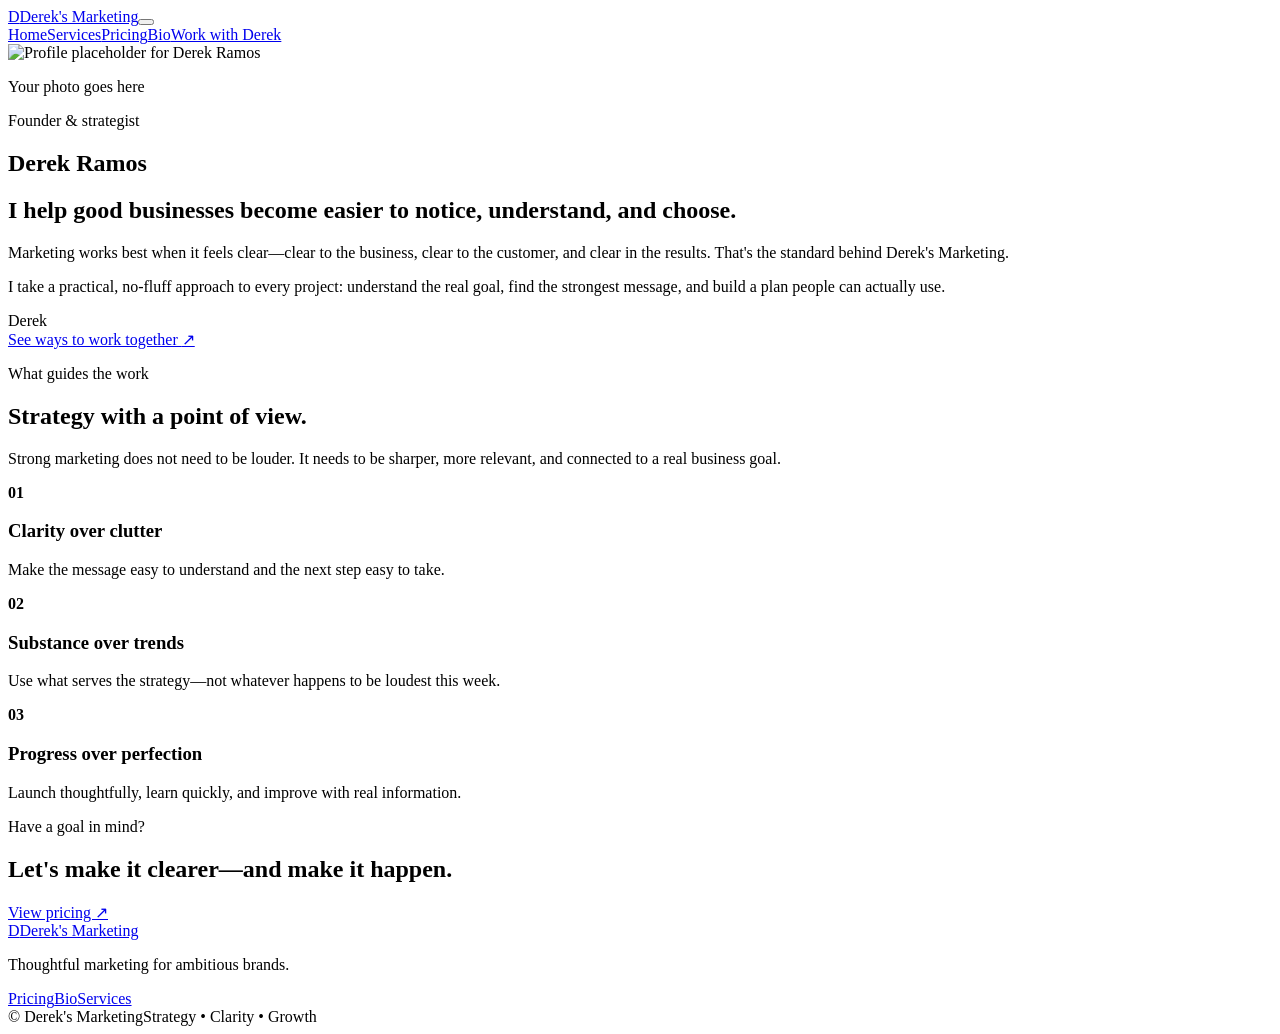
==== bio.html @ 13335098 "Publish bio.html" ====
<!doctype html>
<html lang="en"><head><meta charset="UTF-8"><meta name="viewport" content="width=device-width, initial-scale=1.0"><meta name="description" content="Meet Derek Ramos, founder of Derek's Marketing."><title>Bio — Derek's Marketing</title><link rel="preconnect" href="https://fonts.googleapis.com"><link rel="preconnect" href="https://fonts.gstatic.com" crossorigin><link href="https://fonts.googleapis.com/css2?family=DM+Sans:wght@400;500;600;700&family=Manrope:wght@500;600;700&display=swap" rel="stylesheet"><link rel="stylesheet" href="styles.css"><script src="script.js" defer></script></head>
<body>
<header class="site-header"><a class="brand" href="index.html"><span class="brand-mark">D</span><span>Derek's Marketing</span></a><button class="menu-toggle" aria-expanded="false" aria-controls="site-nav"><span></span><span></span></button><nav id="site-nav" class="site-nav"><a href="index.html">Home</a><a href="index.html#services">Services</a><a href="pricing.html">Pricing</a><a class="active" href="bio.html">Bio</a><a class="nav-cta" href="pricing.html">Work with Derek</a></nav></header>
<main>
  <section class="bio-hero shell">
    <div class="portrait-wrap reveal"><div class="portrait-accent"></div><img src="assets/derek-portrait.svg" alt="Profile placeholder for Derek Ramos"><p class="photo-note">Your photo goes here</p></div>
    <div class="bio-copy reveal delay-1"><p class="eyebrow"><span></span> Founder & strategist</p><h1>Derek Ramos</h1><h2>I help good businesses become easier to notice, understand, and choose.</h2><p>Marketing works best when it feels clear—clear to the business, clear to the customer, and clear in the results. That's the standard behind Derek's Marketing.</p><p>I take a practical, no-fluff approach to every project: understand the real goal, find the strongest message, and build a plan people can actually use.</p><div class="signature">Derek</div><a class="button primary" href="pricing.html">See ways to work together <span>↗</span></a></div>
  </section>
  <section class="values-section"><div class="shell"><div class="section-heading reveal"><div><p class="eyebrow light"><span></span> What guides the work</p><h2>Strategy with a point of view.</h2></div><p>Strong marketing does not need to be louder. It needs to be sharper, more relevant, and connected to a real business goal.</p></div><div class="values-grid"><article class="reveal"><b>01</b><h3>Clarity over clutter</h3><p>Make the message easy to understand and the next step easy to take.</p></article><article class="reveal delay-1"><b>02</b><h3>Substance over trends</h3><p>Use what serves the strategy—not whatever happens to be loudest this week.</p></article><article class="reveal delay-2"><b>03</b><h3>Progress over perfection</h3><p>Launch thoughtfully, learn quickly, and improve with real information.</p></article></div></div></section>
  <section class="bio-cta shell reveal"><p>Have a goal in mind?</p><h2>Let's make it clearer—and make it happen.</h2><a class="button primary" href="pricing.html">View pricing <span>↗</span></a></section>
</main>
<footer><div class="shell footer-inner"><a class="brand" href="index.html"><span class="brand-mark">D</span><span>Derek's Marketing</span></a><p>Thoughtful marketing for ambitious brands.</p><div class="footer-links"><a href="pricing.html">Pricing</a><a href="bio.html">Bio</a><a href="index.html#services">Services</a></div></div><div class="shell footer-base"><span>© <span data-year></span> Derek's Marketing</span><span>Strategy • Clarity • Growth</span></div></footer>
</body></html>
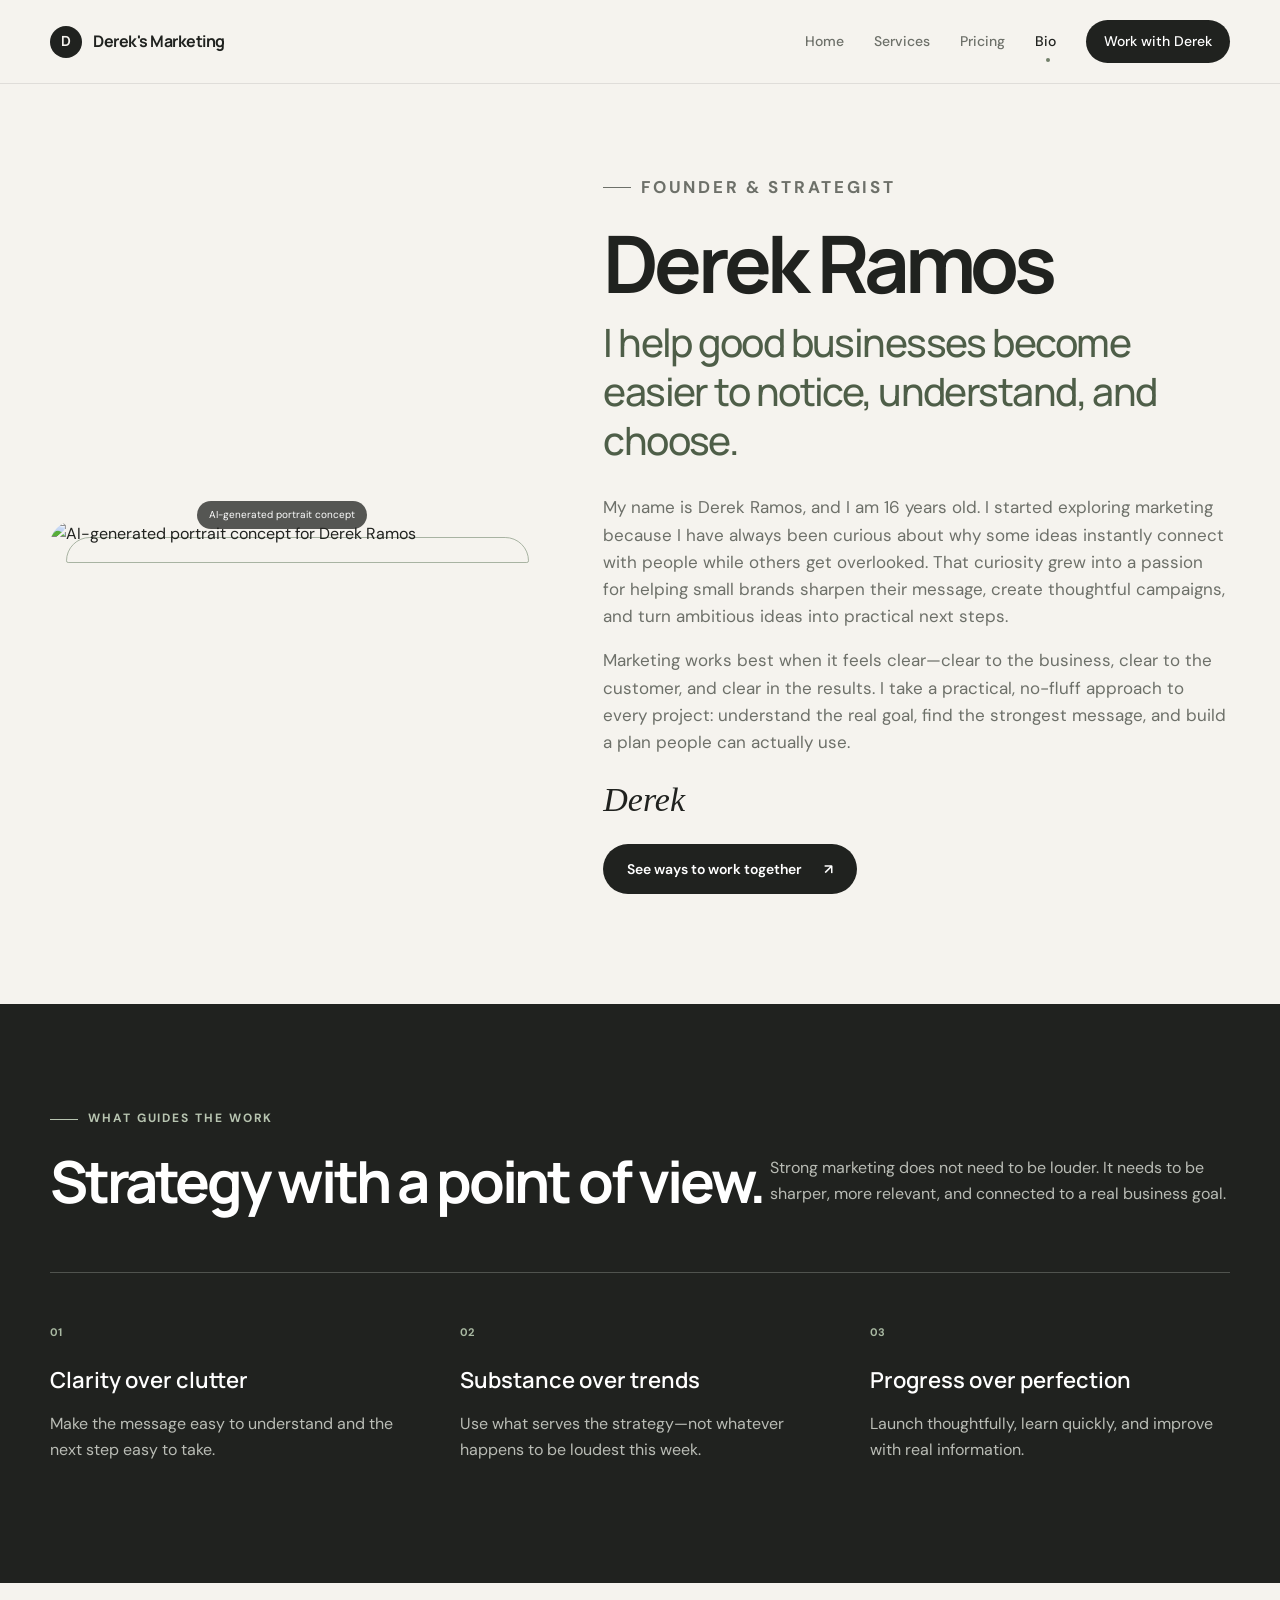
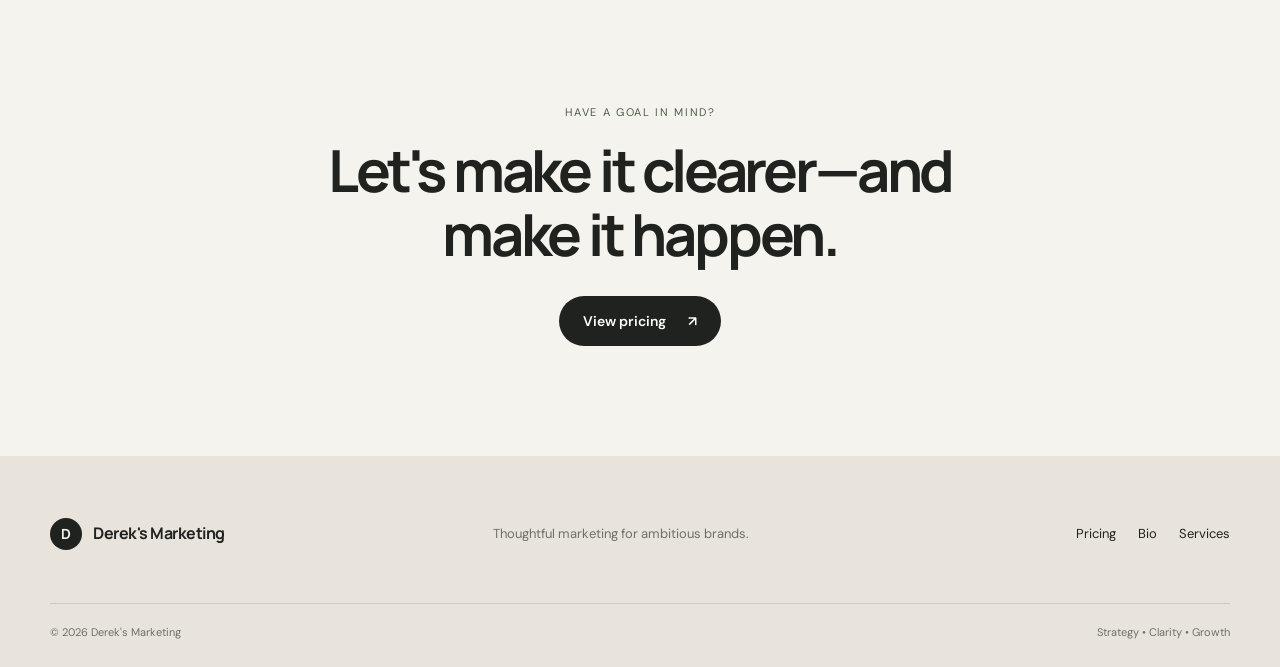
==== commit 8cc5f864: "Update bio.html" ====
--- a/bio.html
+++ b/bio.html
@@ -4,8 +4,8 @@
 <header class="site-header"><a class="brand" href="index.html"><span class="brand-mark">D</span><span>Derek's Marketing</span></a><button class="menu-toggle" aria-expanded="false" aria-controls="site-nav"><span></span><span></span></button><nav id="site-nav" class="site-nav"><a href="index.html">Home</a><a href="index.html#services">Services</a><a href="pricing.html">Pricing</a><a class="active" href="bio.html">Bio</a><a class="nav-cta" href="pricing.html">Work with Derek</a></nav></header>
 <main>
   <section class="bio-hero shell">
-    <div class="portrait-wrap reveal"><div class="portrait-accent"></div><img src="assets/derek-portrait.svg" alt="Profile placeholder for Derek Ramos"><p class="photo-note">Your photo goes here</p></div>
-    <div class="bio-copy reveal delay-1"><p class="eyebrow"><span></span> Founder & strategist</p><h1>Derek Ramos</h1><h2>I help good businesses become easier to notice, understand, and choose.</h2><p>Marketing works best when it feels clear—clear to the business, clear to the customer, and clear in the results. That's the standard behind Derek's Marketing.</p><p>I take a practical, no-fluff approach to every project: understand the real goal, find the strongest message, and build a plan people can actually use.</p><div class="signature">Derek</div><a class="button primary" href="pricing.html">See ways to work together <span>↗</span></a></div>
+    <div class="portrait-wrap reveal"><div class="portrait-accent"></div><img src="assets/derek-ai-portrait.jpg" alt="AI-generated portrait concept for Derek Ramos"><p class="photo-note">AI-generated portrait concept</p></div>
+    <div class="bio-copy reveal delay-1"><p class="eyebrow"><span></span> Founder & strategist</p><h1>Derek Ramos</h1><h2>I help good businesses become easier to notice, understand, and choose.</h2><p>My name is Derek Ramos, and I am 16 years old. I started exploring marketing because I have always been curious about why some ideas instantly connect with people while others get overlooked. That curiosity grew into a passion for helping small brands sharpen their message, create thoughtful campaigns, and turn ambitious ideas into practical next steps.</p><p>Marketing works best when it feels clear—clear to the business, clear to the customer, and clear in the results. I take a practical, no-fluff approach to every project: understand the real goal, find the strongest message, and build a plan people can actually use.</p><div class="signature">Derek</div><a class="button primary" href="pricing.html">See ways to work together <span>↗</span></a></div>
   </section>
   <section class="values-section"><div class="shell"><div class="section-heading reveal"><div><p class="eyebrow light"><span></span> What guides the work</p><h2>Strategy with a point of view.</h2></div><p>Strong marketing does not need to be louder. It needs to be sharper, more relevant, and connected to a real business goal.</p></div><div class="values-grid"><article class="reveal"><b>01</b><h3>Clarity over clutter</h3><p>Make the message easy to understand and the next step easy to take.</p></article><article class="reveal delay-1"><b>02</b><h3>Substance over trends</h3><p>Use what serves the strategy—not whatever happens to be loudest this week.</p></article><article class="reveal delay-2"><b>03</b><h3>Progress over perfection</h3><p>Launch thoughtfully, learn quickly, and improve with real information.</p></article></div></div></section>
   <section class="bio-cta shell reveal"><p>Have a goal in mind?</p><h2>Let's make it clearer—and make it happen.</h2><a class="button primary" href="pricing.html">View pricing <span>↗</span></a></section>
--- a/styles.css
+++ b/styles.css
@@ -0,0 +1 @@
+:root{--ink:#20221f;--muted:#6d7069;--paper:#f5f3ee;--cream:#ece8df;--white:#fff;--sage:#72806a;--sage-dark:#4e5e48;--line:#d8d4ca;--radius:24px;--display:'Manrope',sans-serif;--body:'DM Sans',sans-serif}*{box-sizing:border-box}html{scroll-behavior:smooth}body{margin:0;background:var(--paper);color:var(--ink);font-family:var(--body);font-size:16px;line-height:1.6}body.menu-open{overflow:hidden}a{color:inherit;text-decoration:none}img{max-width:100%;display:block}.shell{width:min(1180px,calc(100% - 48px));margin-inline:auto}.site-header{height:84px;padding:0 max(24px,calc((100vw - 1180px)/2));display:flex;align-items:center;justify-content:space-between;border-bottom:1px solid rgba(32,34,31,.1);position:relative;z-index:50}.brand{display:inline-flex;align-items:center;gap:11px;font-family:var(--display);font-weight:700;letter-spacing:-.03em}.brand-mark{display:grid;place-items:center;width:32px;height:32px;background:var(--ink);color:var(--paper);border-radius:50%;font-size:14px}.site-nav{display:flex;align-items:center;gap:30px;font-size:14px;font-weight:500}.site-nav>a:not(.nav-cta){color:var(--muted);transition:.2s}.site-nav>a:not(.nav-cta):hover,.site-nav>a.active{color:var(--ink)}.site-nav a.active{position:relative}.site-nav a.active:after{content:'';position:absolute;width:4px;height:4px;background:var(--sage);border-radius:50%;left:50%;bottom:-9px}.nav-cta{padding:10px 18px;background:var(--ink);color:#fff;border-radius:99px}.menu-toggle{display:none;background:none;border:0;width:42px;height:42px;padding:10px}.menu-toggle span{display:block;height:1.5px;background:var(--ink);margin:6px 0}.hero{min-height:710px;display:grid;grid-template-columns:1.05fr .95fr;align-items:center;gap:68px;padding-top:54px;padding-bottom:70px}.eyebrow{font-size:12px;letter-spacing:.16em;text-transform:uppercase;font-weight:700;color:var(--sage-dark);display:flex;align-items:center;gap:10px;margin:0 0 22px}.eyebrow>span{width:28px;height:1px;background:currentColor}.eyebrow.center{justify-content:center}.hero h1,.page-hero h1,.bio-copy h1{font-family:var(--display);font-size:clamp(54px,6.2vw,82px);line-height:1.02;letter-spacing:-.06em;margin:0;max-width:760px}.hero h1 em,.page-hero h1 em{font-family:Georgia,serif;font-weight:400;color:var(--sage);letter-spacing:-.04em}.hero-lede{font-size:19px;color:var(--muted);max-width:560px;margin:28px 0 30px}.button-row{display:flex;align-items:center;gap:26px}.button{display:inline-flex;align-items:center;justify-content:center;gap:22px;border-radius:99px;padding:14px 24px;font-weight:600;font-size:14px;transition:transform .2s,background .2s}.button:hover{transform:translateY(-2px)}.button.primary{background:var(--ink);color:#fff}.button.text{padding-inline:0}.button.outline{border:1px solid var(--line)}.button.full{width:100%}.proof-row{display:flex;gap:42px;margin-top:62px;padding-top:24px;border-top:1px solid var(--line)}.proof-row div{display:flex;flex-direction:column}.proof-row strong{font-family:var(--display);font-size:15px}.proof-row span{font-size:12px;color:var(--muted)}.hero-visual{height:540px;position:relative;display:grid;place-items:center;background:#e8e3d8;border-radius:42% 42% 18px 18px;overflow:hidden}.orb{position:absolute;border-radius:50%;filter:blur(1px)}.orb-one{width:340px;height:340px;background:#cfd5ca;right:-80px;top:-80px}.orb-two{width:280px;height:280px;background:#d8cfc3;left:-100px;bottom:-60px}.metric-card{position:relative;z-index:2;background:rgba(255,255,255,.82);backdrop-filter:blur(18px);box-shadow:0 26px 65px rgba(50,50,40,.14);border:1px solid rgba(255,255,255,.7)}.main-metric{width:66%;padding:28px;border-radius:20px}.main-metric p,.main-metric small{margin:0;color:var(--muted);font-size:12px}.metric-value{font-family:var(--display);font-size:52px;font-weight:700;letter-spacing:-.06em}.metric-value span{font-size:24px;color:var(--sage)}.chart{height:100px;display:flex;align-items:end;gap:9px;margin:13px 0}.chart i{display:block;flex:1;background:var(--sage);border-radius:3px 3px 0 0;opacity:.35}.chart i:nth-child(n+4){opacity:.65}.chart i:last-child{opacity:1}.float-card{position:absolute;z-index:3;background:#fff;border-radius:14px;padding:13px 16px;box-shadow:0 14px 36px rgba(50,50,40,.13);display:flex;gap:11px;align-items:center}.float-card b,.float-card small{display:block}.float-card b{font-size:12px}.float-card small{font-size:10px;color:var(--muted)}.float-top{right:22px;top:58px}.float-bottom{left:20px;bottom:52px}.dot{width:9px;height:9px;background:#82977a;border-radius:50%;box-shadow:0 0 0 5px #e8eee5}.mini-icon{width:30px;height:30px;border-radius:50%;display:grid;place-items:center;background:var(--cream);color:var(--sage-dark)}.statement{background:var(--ink);color:#fff;padding:86px 0}.statement-inner{text-align:center}.statement p{font-size:13px;text-transform:uppercase;letter-spacing:.15em;color:#b9bcb5}.statement h2{font-family:var(--display);font-size:clamp(28px,4vw,48px);line-height:1.25;letter-spacing:-.04em;margin:10px 0}.statement em{font-family:Georgia,serif;color:#bbc7b4;font-weight:400}.section{padding-top:120px;padding-bottom:120px}.section-heading{display:flex;justify-content:space-between;align-items:end;margin-bottom:60px}.section-heading h2{font:700 clamp(38px,5vw,58px)/1.05 var(--display);letter-spacing:-.055em;margin:0}.section-heading>p{color:var(--muted);max-width:460px;margin:0 0 5px}.section-heading.compact{margin-bottom:48px}.service-grid{display:grid;grid-template-columns:repeat(3,1fr);gap:18px}.service-card{min-height:355px;border:1px solid var(--line);border-radius:var(--radius);padding:28px;display:flex;flex-direction:column;position:relative;transition:.25s}.service-card:hover{transform:translateY(-5px);box-shadow:0 18px 45px rgba(50,50,40,.08)}.service-card.feature{background:#dde2d8;border-color:#dde2d8}.service-no{position:absolute;right:25px;top:23px;font-size:11px;color:var(--muted)}.service-icon{font-size:28px;margin-bottom:56px}.service-card h3{font:700 24px var(--display);letter-spacing:-.04em;margin:0 0 12px}.service-card p{color:var(--muted);margin:0}.service-link{margin-top:auto;font-size:13px;font-weight:700}.process-wrap{background:#30332f;color:#fff}.process-wrap .section-heading>p{color:#b9bcb5}.eyebrow.light{color:#b7c4b0}.process-grid{display:grid;grid-template-columns:repeat(3,1fr);border-top:1px solid #555951}.process-step{padding:38px 45px 10px 0;border-right:1px solid #555951;margin-right:45px}.process-step:last-child{border:0;margin-right:0}.process-step b{color:#9cac94;font-size:12px}.process-step h3{font:600 25px var(--display);margin:35px 0 10px}.process-step p{color:#b9bcb5}.cta-section{margin-top:110px;margin-bottom:110px;background:#d5ddd0;border-radius:26px;padding:62px 64px;display:flex;align-items:center;justify-content:space-between;gap:30px}.cta-section h2{font:700 clamp(30px,4vw,48px)/1.1 var(--display);letter-spacing:-.05em;margin:0;max-width:700px}.light-button{background:#fff!important;color:var(--ink)!important;white-space:nowrap}footer{background:#e8e4dc;padding:55px 0 26px}.footer-inner{display:grid;grid-template-columns:1.2fr 1fr 1fr;align-items:center}.footer-inner>p{color:var(--muted);font-size:13px}.footer-links{display:flex;gap:22px;justify-content:flex-end;font-size:13px}.footer-base{margin-top:45px;padding-top:20px;border-top:1px solid #d0ccc3;display:flex;justify-content:space-between;color:var(--muted);font-size:11px}.page-hero{text-align:center;padding:100px 0 72px}.page-hero h1{margin:auto}.page-hero>p:last-child{color:var(--muted);font-size:18px;max-width:610px;margin:25px auto 0}.pricing-section{padding-bottom:100px}.pricing-grid{display:grid;grid-template-columns:repeat(3,1fr);gap:18px;align-items:stretch}.price-card{background:#fff;border:1px solid var(--line);border-radius:var(--radius);padding:34px;position:relative;display:flex;flex-direction:column}.price-card.featured{background:#dbe2d6;border-color:#c9d2c4;transform:translateY(-12px)}.popular{position:absolute;right:20px;top:-13px;background:var(--ink);color:#fff;padding:5px 12px;border-radius:99px;text-transform:uppercase;letter-spacing:.1em;font-size:9px;font-weight:700}.tier-line{display:flex;justify-content:space-between;align-items:center}.tier-line span{font-weight:700}.tier-line small{color:var(--muted)}.price-card h2{font:700 62px var(--display);letter-spacing:-.06em;margin:26px 0 6px}.price-card h2 sup{font-size:23px;vertical-align:top;position:relative;top:12px}.price-note{color:var(--muted);min-height:52px}.price-card ul{list-style:none;padding:25px 0;margin:15px 0 24px;border-top:1px solid var(--line);flex:1}.price-card li{font-size:14px;margin:12px 0;padding-left:23px;position:relative}.price-card li:before{content:'✓';position:absolute;left:0;color:var(--sage-dark);font-weight:700}.pricing-fineprint{text-align:center;color:var(--muted);font-size:13px;margin-top:30px}.faq{padding-top:60px}.faq-list{max-width:820px;margin:auto}.faq details{border-top:1px solid var(--line);padding:24px 0}.faq details:last-child{border-bottom:1px solid var(--line)}.faq summary{list-style:none;cursor:pointer;font:600 18px var(--display);display:flex;justify-content:space-between}.faq summary::-webkit-details-marker{display:none}.faq summary span{font-size:24px;font-weight:400}.faq details[open] summary span{transform:rotate(45deg)}.faq details p{color:var(--muted);max-width:700px}.bio-hero{display:grid;grid-template-columns:.85fr 1.15fr;gap:90px;align-items:center;padding-top:90px;padding-bottom:110px}.portrait-wrap{position:relative}.portrait-wrap img{border-radius:220px 220px 20px 20px;position:relative;z-index:1}.portrait-accent{position:absolute;width:100%;height:100%;border:1px solid #a8b3a2;border-radius:220px 220px 20px 20px;transform:translate(16px,16px)}.photo-note{position:absolute;z-index:2;bottom:18px;left:50%;transform:translateX(-50%);margin:0;background:rgba(32,34,31,.75);color:#fff;padding:6px 12px;border-radius:99px;font-size:10px;white-space:nowrap}.bio-copy h1{margin-bottom:14px}.bio-copy h2{font:500 clamp(24px,3.2vw,39px)/1.25 var(--display);letter-spacing:-.04em;color:var(--sage-dark);margin:0 0 30px}.bio-copy>p{color:var(--muted);font-size:17px}.signature{font:italic 34px Georgia,serif;margin:25px 0}.values-section{background:var(--ink);color:#fff;padding:105px 0}.values-section .section-heading>p{color:#b9bcb5}.values-grid{display:grid;grid-template-columns:repeat(3,1fr);gap:50px;border-top:1px solid #50534e;padding-top:45px}.values-grid b{font-size:11px;color:#a9b9a2}.values-grid h3{font:600 22px var(--display);margin:22px 0 8px}.values-grid p{color:#b9bcb5}.bio-cta{text-align:center;padding-top:110px;padding-bottom:110px}.bio-cta>p{text-transform:uppercase;letter-spacing:.15em;font-size:11px;color:var(--sage-dark)}.bio-cta h2{font:700 clamp(36px,5vw,58px)/1.1 var(--display);letter-spacing:-.055em;max-width:760px;margin:16px auto 30px}.reveal{opacity:1;transform:none}.delay-1{transition-delay:.12s}.delay-2{transition-delay:.24s}@media(prefers-reduced-motion:reduce){html{scroll-behavior:auto}.reveal{opacity:1;transform:none;transition:none}}@media(max-width:820px){.shell{width:min(100% - 32px,1180px)}.site-header{height:72px;padding-inline:16px}.menu-toggle{display:block;z-index:2}.site-nav{display:none;position:fixed;inset:0;background:var(--paper);flex-direction:column;justify-content:center;font-size:22px;gap:24px}.site-nav.open{display:flex}.hero{grid-template-columns:1fr;padding-top:70px}.hero-visual{height:460px}.statement{margin-top:20px}.section-heading{align-items:start;flex-direction:column;gap:25px}.service-grid,.pricing-grid,.values-grid{grid-template-columns:1fr}.price-card.featured{transform:none}.process-grid{grid-template-columns:1fr}.process-step{border-right:0;border-bottom:1px solid #555951;margin-right:0;padding:32px 0}.cta-section{padding:42px 30px;align-items:flex-start;flex-direction:column}.footer-inner{grid-template-columns:1fr;gap:12px}.footer-links{justify-content:flex-start}.bio-hero{grid-template-columns:1fr;gap:58px}.portrait-wrap{max-width:470px;margin:auto}.page-hero{padding-top:70px}}@media(max-width:540px){.hero h1,.page-hero h1,.bio-copy h1{font-size:48px}.hero{gap:42px}.hero-visual{height:390px}.main-metric{width:76%}.proof-row{gap:20px}.proof-row strong{font-size:13px}.float-top{right:8px;top:30px}.float-bottom{left:8px;bottom:28px}.section{padding-top:85px;padding-bottom:85px}.service-card{min-height:330px}.process-wrap .section{padding-top:85px}.cta-section{margin:70px auto}.footer-base{flex-direction:column;gap:5px}.page-hero>p:last-child{font-size:16px}.price-card{padding:28px}.bio-hero{padding-top:60px;padding-bottom:80px}.values-section{padding:80px 0}.button-row{align-items:flex-start;flex-direction:column;gap:10px}}
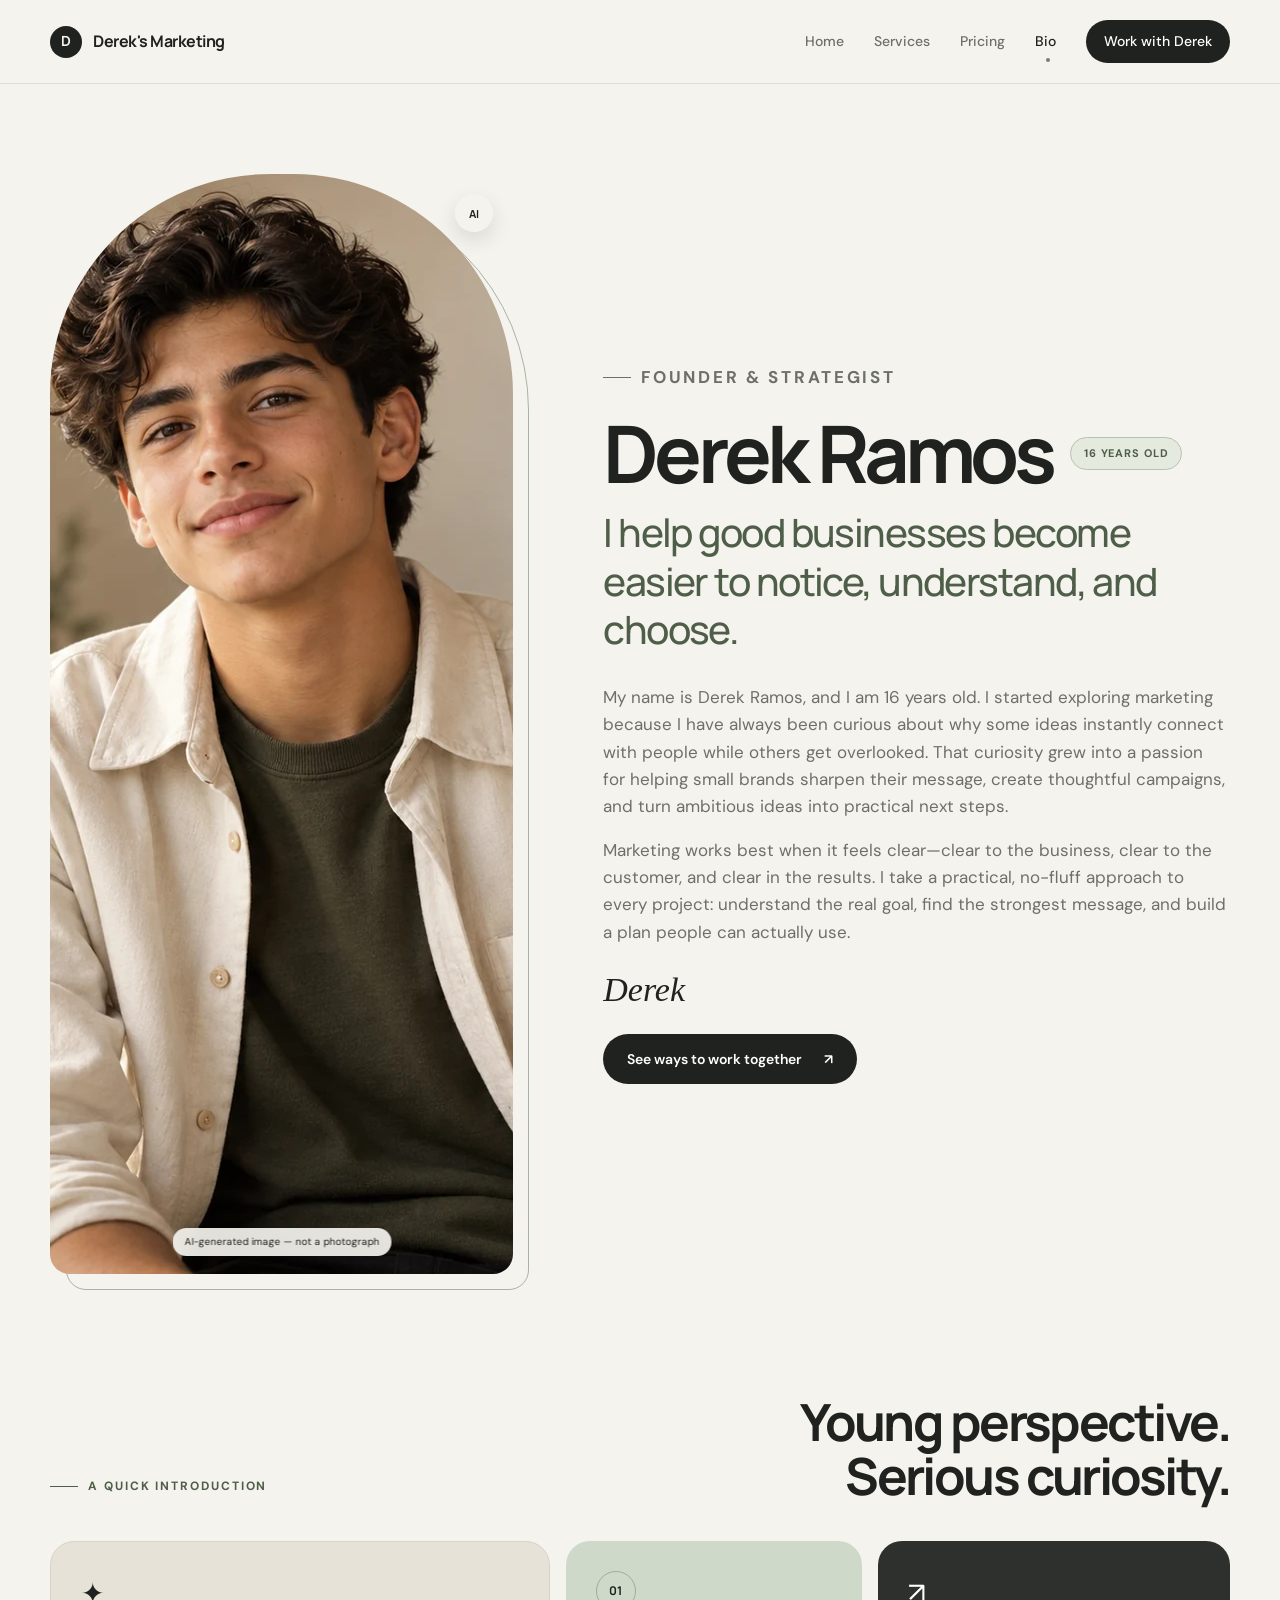
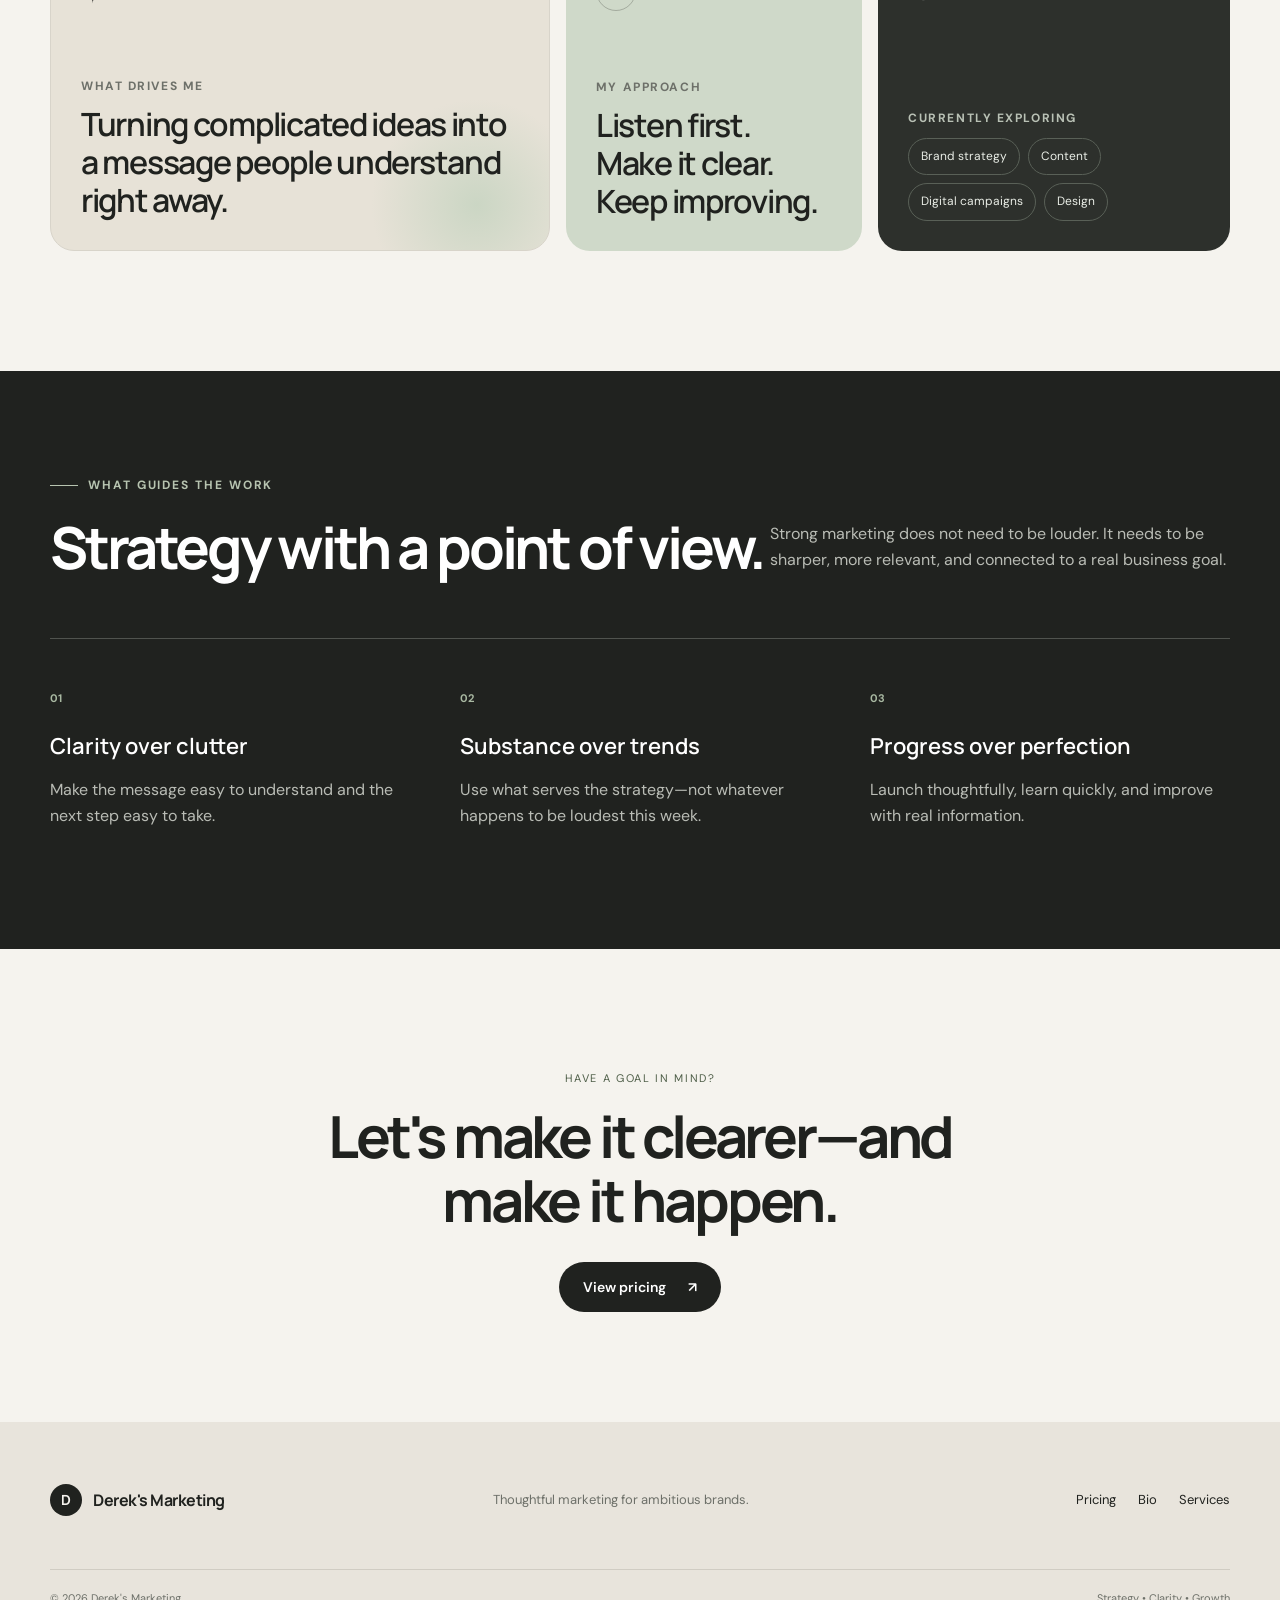
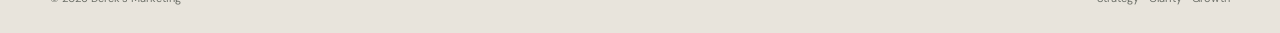
==== commit 78882ba1: "Add AI bio portrait and engaging site updates" ====
--- a/bio.html
+++ b/bio.html
@@ -1,11 +1,19 @@
 <!doctype html>
 <html lang="en"><head><meta charset="UTF-8"><meta name="viewport" content="width=device-width, initial-scale=1.0"><meta name="description" content="Meet Derek Ramos, founder of Derek's Marketing."><title>Bio — Derek's Marketing</title><link rel="preconnect" href="https://fonts.googleapis.com"><link rel="preconnect" href="https://fonts.gstatic.com" crossorigin><link href="https://fonts.googleapis.com/css2?family=DM+Sans:wght@400;500;600;700&family=Manrope:wght@500;600;700&display=swap" rel="stylesheet"><link rel="stylesheet" href="styles.css"><script src="script.js" defer></script></head>
 <body>
-<header class="site-header"><a class="brand" href="index.html"><span class="brand-mark">D</span><span>Derek's Marketing</span></a><button class="menu-toggle" aria-expanded="false" aria-controls="site-nav"><span></span><span></span></button><nav id="site-nav" class="site-nav"><a href="index.html">Home</a><a href="index.html#services">Services</a><a href="pricing.html">Pricing</a><a class="active" href="bio.html">Bio</a><a class="nav-cta" href="pricing.html">Work with Derek</a></nav></header>
+<header class="site-header"><a class="brand" href="index.html"><span class="brand-mark">D</span><span>Derek's Marketing</span></a><button class="menu-toggle" aria-expanded="false" aria-controls="site-nav" aria-label="Open navigation menu"><span></span><span></span></button><nav id="site-nav" class="site-nav"><a href="index.html">Home</a><a href="index.html#services">Services</a><a href="pricing.html">Pricing</a><a class="active" href="bio.html">Bio</a><a class="nav-cta" href="pricing.html">Work with Derek</a></nav></header>
 <main>
   <section class="bio-hero shell">
-    <div class="portrait-wrap reveal"><div class="portrait-accent"></div><img src="assets/derek-ai-portrait.jpg" alt="AI-generated portrait concept for Derek Ramos"><p class="photo-note">AI-generated portrait concept</p></div>
-    <div class="bio-copy reveal delay-1"><p class="eyebrow"><span></span> Founder & strategist</p><h1>Derek Ramos</h1><h2>I help good businesses become easier to notice, understand, and choose.</h2><p>My name is Derek Ramos, and I am 16 years old. I started exploring marketing because I have always been curious about why some ideas instantly connect with people while others get overlooked. That curiosity grew into a passion for helping small brands sharpen their message, create thoughtful campaigns, and turn ambitious ideas into practical next steps.</p><p>Marketing works best when it feels clear—clear to the business, clear to the customer, and clear in the results. I take a practical, no-fluff approach to every project: understand the real goal, find the strongest message, and build a plan people can actually use.</p><div class="signature">Derek</div><a class="button primary" href="pricing.html">See ways to work together <span>↗</span></a></div>
+    <div class="portrait-wrap reveal"><div class="portrait-accent"></div><img src="assets/derek-ai-portrait.webp" alt="AI-generated representative portrait; not a photograph of Derek Ramos" width="900" height="1100" fetchpriority="high"><p class="photo-note">AI-generated image — not a photograph</p></div>
+    <div class="bio-copy reveal delay-1"><p class="eyebrow"><span></span> Founder & strategist</p><div class="bio-title-row"><h1>Derek Ramos</h1><span class="age-badge">16 years old</span></div><h2>I help good businesses become easier to notice, understand, and choose.</h2><p>My name is Derek Ramos, and I am 16 years old. I started exploring marketing because I have always been curious about why some ideas instantly connect with people while others get overlooked. That curiosity grew into a passion for helping small brands sharpen their message, create thoughtful campaigns, and turn ambitious ideas into practical next steps.</p><p>Marketing works best when it feels clear—clear to the business, clear to the customer, and clear in the results. I take a practical, no-fluff approach to every project: understand the real goal, find the strongest message, and build a plan people can actually use.</p><div class="signature">Derek</div><a class="button primary" href="pricing.html">See ways to work together <span>↗</span></a></div>
+  </section>
+  <section class="profile-snapshot shell" aria-labelledby="snapshot-title">
+    <div class="snapshot-heading reveal"><p class="eyebrow"><span></span> A quick introduction</p><h2 id="snapshot-title">Young perspective.<br>Serious curiosity.</h2></div>
+    <div class="snapshot-grid">
+      <article class="snapshot-card snapshot-card-wide reveal"><span class="snapshot-icon">✦</span><p>What drives me</p><h3>Turning complicated ideas into a message people understand right away.</h3></article>
+      <article class="snapshot-card snapshot-card-sage reveal delay-1"><span class="snapshot-number">01</span><p>My approach</p><h3>Listen first.<br>Make it clear.<br>Keep improving.</h3></article>
+      <article class="snapshot-card snapshot-card-dark reveal delay-2"><span class="snapshot-icon">↗</span><p>Currently exploring</p><div class="interest-tags"><span>Brand strategy</span><span>Content</span><span>Digital campaigns</span><span>Design</span></div></article>
+    </div>
   </section>
   <section class="values-section"><div class="shell"><div class="section-heading reveal"><div><p class="eyebrow light"><span></span> What guides the work</p><h2>Strategy with a point of view.</h2></div><p>Strong marketing does not need to be louder. It needs to be sharper, more relevant, and connected to a real business goal.</p></div><div class="values-grid"><article class="reveal"><b>01</b><h3>Clarity over clutter</h3><p>Make the message easy to understand and the next step easy to take.</p></article><article class="reveal delay-1"><b>02</b><h3>Substance over trends</h3><p>Use what serves the strategy—not whatever happens to be loudest this week.</p></article><article class="reveal delay-2"><b>03</b><h3>Progress over perfection</h3><p>Launch thoughtfully, learn quickly, and improve with real information.</p></article></div></div></section>
   <section class="bio-cta shell reveal"><p>Have a goal in mind?</p><h2>Let's make it clearer—and make it happen.</h2><a class="button primary" href="pricing.html">View pricing <span>↗</span></a></section>
--- a/styles.css
+++ b/styles.css
@@ -1 +1,5 @@
 :root{--ink:#20221f;--muted:#6d7069;--paper:#f5f3ee;--cream:#ece8df;--white:#fff;--sage:#72806a;--sage-dark:#4e5e48;--line:#d8d4ca;--radius:24px;--display:'Manrope',sans-serif;--body:'DM Sans',sans-serif}*{box-sizing:border-box}html{scroll-behavior:smooth}body{margin:0;background:var(--paper);color:var(--ink);font-family:var(--body);font-size:16px;line-height:1.6}body.menu-open{overflow:hidden}a{color:inherit;text-decoration:none}img{max-width:100%;display:block}.shell{width:min(1180px,calc(100% - 48px));margin-inline:auto}.site-header{height:84px;padding:0 max(24px,calc((100vw - 1180px)/2));display:flex;align-items:center;justify-content:space-between;border-bottom:1px solid rgba(32,34,31,.1);position:relative;z-index:50}.brand{display:inline-flex;align-items:center;gap:11px;font-family:var(--display);font-weight:700;letter-spacing:-.03em}.brand-mark{display:grid;place-items:center;width:32px;height:32px;background:var(--ink);color:var(--paper);border-radius:50%;font-size:14px}.site-nav{display:flex;align-items:center;gap:30px;font-size:14px;font-weight:500}.site-nav>a:not(.nav-cta){color:var(--muted);transition:.2s}.site-nav>a:not(.nav-cta):hover,.site-nav>a.active{color:var(--ink)}.site-nav a.active{position:relative}.site-nav a.active:after{content:'';position:absolute;width:4px;height:4px;background:var(--sage);border-radius:50%;left:50%;bottom:-9px}.nav-cta{padding:10px 18px;background:var(--ink);color:#fff;border-radius:99px}.menu-toggle{display:none;background:none;border:0;width:42px;height:42px;padding:10px}.menu-toggle span{display:block;height:1.5px;background:var(--ink);margin:6px 0}.hero{min-height:710px;display:grid;grid-template-columns:1.05fr .95fr;align-items:center;gap:68px;padding-top:54px;padding-bottom:70px}.eyebrow{font-size:12px;letter-spacing:.16em;text-transform:uppercase;font-weight:700;color:var(--sage-dark);display:flex;align-items:center;gap:10px;margin:0 0 22px}.eyebrow>span{width:28px;height:1px;background:currentColor}.eyebrow.center{justify-content:center}.hero h1,.page-hero h1,.bio-copy h1{font-family:var(--display);font-size:clamp(54px,6.2vw,82px);line-height:1.02;letter-spacing:-.06em;margin:0;max-width:760px}.hero h1 em,.page-hero h1 em{font-family:Georgia,serif;font-weight:400;color:var(--sage);letter-spacing:-.04em}.hero-lede{font-size:19px;color:var(--muted);max-width:560px;margin:28px 0 30px}.button-row{display:flex;align-items:center;gap:26px}.button{display:inline-flex;align-items:center;justify-content:center;gap:22px;border-radius:99px;padding:14px 24px;font-weight:600;font-size:14px;transition:transform .2s,background .2s}.button:hover{transform:translateY(-2px)}.button.primary{background:var(--ink);color:#fff}.button.text{padding-inline:0}.button.outline{border:1px solid var(--line)}.button.full{width:100%}.proof-row{display:flex;gap:42px;margin-top:62px;padding-top:24px;border-top:1px solid var(--line)}.proof-row div{display:flex;flex-direction:column}.proof-row strong{font-family:var(--display);font-size:15px}.proof-row span{font-size:12px;color:var(--muted)}.hero-visual{height:540px;position:relative;display:grid;place-items:center;background:#e8e3d8;border-radius:42% 42% 18px 18px;overflow:hidden}.orb{position:absolute;border-radius:50%;filter:blur(1px)}.orb-one{width:340px;height:340px;background:#cfd5ca;right:-80px;top:-80px}.orb-two{width:280px;height:280px;background:#d8cfc3;left:-100px;bottom:-60px}.metric-card{position:relative;z-index:2;background:rgba(255,255,255,.82);backdrop-filter:blur(18px);box-shadow:0 26px 65px rgba(50,50,40,.14);border:1px solid rgba(255,255,255,.7)}.main-metric{width:66%;padding:28px;border-radius:20px}.main-metric p,.main-metric small{margin:0;color:var(--muted);font-size:12px}.metric-value{font-family:var(--display);font-size:52px;font-weight:700;letter-spacing:-.06em}.metric-value span{font-size:24px;color:var(--sage)}.chart{height:100px;display:flex;align-items:end;gap:9px;margin:13px 0}.chart i{display:block;flex:1;background:var(--sage);border-radius:3px 3px 0 0;opacity:.35}.chart i:nth-child(n+4){opacity:.65}.chart i:last-child{opacity:1}.float-card{position:absolute;z-index:3;background:#fff;border-radius:14px;padding:13px 16px;box-shadow:0 14px 36px rgba(50,50,40,.13);display:flex;gap:11px;align-items:center}.float-card b,.float-card small{display:block}.float-card b{font-size:12px}.float-card small{font-size:10px;color:var(--muted)}.float-top{right:22px;top:58px}.float-bottom{left:20px;bottom:52px}.dot{width:9px;height:9px;background:#82977a;border-radius:50%;box-shadow:0 0 0 5px #e8eee5}.mini-icon{width:30px;height:30px;border-radius:50%;display:grid;place-items:center;background:var(--cream);color:var(--sage-dark)}.statement{background:var(--ink);color:#fff;padding:86px 0}.statement-inner{text-align:center}.statement p{font-size:13px;text-transform:uppercase;letter-spacing:.15em;color:#b9bcb5}.statement h2{font-family:var(--display);font-size:clamp(28px,4vw,48px);line-height:1.25;letter-spacing:-.04em;margin:10px 0}.statement em{font-family:Georgia,serif;color:#bbc7b4;font-weight:400}.section{padding-top:120px;padding-bottom:120px}.section-heading{display:flex;justify-content:space-between;align-items:end;margin-bottom:60px}.section-heading h2{font:700 clamp(38px,5vw,58px)/1.05 var(--display);letter-spacing:-.055em;margin:0}.section-heading>p{color:var(--muted);max-width:460px;margin:0 0 5px}.section-heading.compact{margin-bottom:48px}.service-grid{display:grid;grid-template-columns:repeat(3,1fr);gap:18px}.service-card{min-height:355px;border:1px solid var(--line);border-radius:var(--radius);padding:28px;display:flex;flex-direction:column;position:relative;transition:.25s}.service-card:hover{transform:translateY(-5px);box-shadow:0 18px 45px rgba(50,50,40,.08)}.service-card.feature{background:#dde2d8;border-color:#dde2d8}.service-no{position:absolute;right:25px;top:23px;font-size:11px;color:var(--muted)}.service-icon{font-size:28px;margin-bottom:56px}.service-card h3{font:700 24px var(--display);letter-spacing:-.04em;margin:0 0 12px}.service-card p{color:var(--muted);margin:0}.service-link{margin-top:auto;font-size:13px;font-weight:700}.process-wrap{background:#30332f;color:#fff}.process-wrap .section-heading>p{color:#b9bcb5}.eyebrow.light{color:#b7c4b0}.process-grid{display:grid;grid-template-columns:repeat(3,1fr);border-top:1px solid #555951}.process-step{padding:38px 45px 10px 0;border-right:1px solid #555951;margin-right:45px}.process-step:last-child{border:0;margin-right:0}.process-step b{color:#9cac94;font-size:12px}.process-step h3{font:600 25px var(--display);margin:35px 0 10px}.process-step p{color:#b9bcb5}.cta-section{margin-top:110px;margin-bottom:110px;background:#d5ddd0;border-radius:26px;padding:62px 64px;display:flex;align-items:center;justify-content:space-between;gap:30px}.cta-section h2{font:700 clamp(30px,4vw,48px)/1.1 var(--display);letter-spacing:-.05em;margin:0;max-width:700px}.light-button{background:#fff!important;color:var(--ink)!important;white-space:nowrap}footer{background:#e8e4dc;padding:55px 0 26px}.footer-inner{display:grid;grid-template-columns:1.2fr 1fr 1fr;align-items:center}.footer-inner>p{color:var(--muted);font-size:13px}.footer-links{display:flex;gap:22px;justify-content:flex-end;font-size:13px}.footer-base{margin-top:45px;padding-top:20px;border-top:1px solid #d0ccc3;display:flex;justify-content:space-between;color:var(--muted);font-size:11px}.page-hero{text-align:center;padding:100px 0 72px}.page-hero h1{margin:auto}.page-hero>p:last-child{color:var(--muted);font-size:18px;max-width:610px;margin:25px auto 0}.pricing-section{padding-bottom:100px}.pricing-grid{display:grid;grid-template-columns:repeat(3,1fr);gap:18px;align-items:stretch}.price-card{background:#fff;border:1px solid var(--line);border-radius:var(--radius);padding:34px;position:relative;display:flex;flex-direction:column}.price-card.featured{background:#dbe2d6;border-color:#c9d2c4;transform:translateY(-12px)}.popular{position:absolute;right:20px;top:-13px;background:var(--ink);color:#fff;padding:5px 12px;border-radius:99px;text-transform:uppercase;letter-spacing:.1em;font-size:9px;font-weight:700}.tier-line{display:flex;justify-content:space-between;align-items:center}.tier-line span{font-weight:700}.tier-line small{color:var(--muted)}.price-card h2{font:700 62px var(--display);letter-spacing:-.06em;margin:26px 0 6px}.price-card h2 sup{font-size:23px;vertical-align:top;position:relative;top:12px}.price-note{color:var(--muted);min-height:52px}.price-card ul{list-style:none;padding:25px 0;margin:15px 0 24px;border-top:1px solid var(--line);flex:1}.price-card li{font-size:14px;margin:12px 0;padding-left:23px;position:relative}.price-card li:before{content:'✓';position:absolute;left:0;color:var(--sage-dark);font-weight:700}.pricing-fineprint{text-align:center;color:var(--muted);font-size:13px;margin-top:30px}.faq{padding-top:60px}.faq-list{max-width:820px;margin:auto}.faq details{border-top:1px solid var(--line);padding:24px 0}.faq details:last-child{border-bottom:1px solid var(--line)}.faq summary{list-style:none;cursor:pointer;font:600 18px var(--display);display:flex;justify-content:space-between}.faq summary::-webkit-details-marker{display:none}.faq summary span{font-size:24px;font-weight:400}.faq details[open] summary span{transform:rotate(45deg)}.faq details p{color:var(--muted);max-width:700px}.bio-hero{display:grid;grid-template-columns:.85fr 1.15fr;gap:90px;align-items:center;padding-top:90px;padding-bottom:110px}.portrait-wrap{position:relative}.portrait-wrap img{border-radius:220px 220px 20px 20px;position:relative;z-index:1}.portrait-accent{position:absolute;width:100%;height:100%;border:1px solid #a8b3a2;border-radius:220px 220px 20px 20px;transform:translate(16px,16px)}.photo-note{position:absolute;z-index:2;bottom:18px;left:50%;transform:translateX(-50%);margin:0;background:rgba(32,34,31,.75);color:#fff;padding:6px 12px;border-radius:99px;font-size:10px;white-space:nowrap}.bio-copy h1{margin-bottom:14px}.bio-copy h2{font:500 clamp(24px,3.2vw,39px)/1.25 var(--display);letter-spacing:-.04em;color:var(--sage-dark);margin:0 0 30px}.bio-copy>p{color:var(--muted);font-size:17px}.signature{font:italic 34px Georgia,serif;margin:25px 0}.values-section{background:var(--ink);color:#fff;padding:105px 0}.values-section .section-heading>p{color:#b9bcb5}.values-grid{display:grid;grid-template-columns:repeat(3,1fr);gap:50px;border-top:1px solid #50534e;padding-top:45px}.values-grid b{font-size:11px;color:#a9b9a2}.values-grid h3{font:600 22px var(--display);margin:22px 0 8px}.values-grid p{color:#b9bcb5}.bio-cta{text-align:center;padding-top:110px;padding-bottom:110px}.bio-cta>p{text-transform:uppercase;letter-spacing:.15em;font-size:11px;color:var(--sage-dark)}.bio-cta h2{font:700 clamp(36px,5vw,58px)/1.1 var(--display);letter-spacing:-.055em;max-width:760px;margin:16px auto 30px}.reveal{opacity:1;transform:none}.delay-1{transition-delay:.12s}.delay-2{transition-delay:.24s}@media(prefers-reduced-motion:reduce){html{scroll-behavior:auto}.reveal{opacity:1;transform:none;transition:none}}@media(max-width:820px){.shell{width:min(100% - 32px,1180px)}.site-header{height:72px;padding-inline:16px}.menu-toggle{display:block;z-index:2}.site-nav{display:none;position:fixed;inset:0;background:var(--paper);flex-direction:column;justify-content:center;font-size:22px;gap:24px}.site-nav.open{display:flex}.hero{grid-template-columns:1fr;padding-top:70px}.hero-visual{height:460px}.statement{margin-top:20px}.section-heading{align-items:start;flex-direction:column;gap:25px}.service-grid,.pricing-grid,.values-grid{grid-template-columns:1fr}.price-card.featured{transform:none}.process-grid{grid-template-columns:1fr}.process-step{border-right:0;border-bottom:1px solid #555951;margin-right:0;padding:32px 0}.cta-section{padding:42px 30px;align-items:flex-start;flex-direction:column}.footer-inner{grid-template-columns:1fr;gap:12px}.footer-links{justify-content:flex-start}.bio-hero{grid-template-columns:1fr;gap:58px}.portrait-wrap{max-width:470px;margin:auto}.page-hero{padding-top:70px}}@media(max-width:540px){.hero h1,.page-hero h1,.bio-copy h1{font-size:48px}.hero{gap:42px}.hero-visual{height:390px}.main-metric{width:76%}.proof-row{gap:20px}.proof-row strong{font-size:13px}.float-top{right:8px;top:30px}.float-bottom{left:8px;bottom:28px}.section{padding-top:85px;padding-bottom:85px}.service-card{min-height:330px}.process-wrap .section{padding-top:85px}.cta-section{margin:70px auto}.footer-base{flex-direction:column;gap:5px}.page-hero>p:last-child{font-size:16px}.price-card{padding:28px}.bio-hero{padding-top:60px;padding-bottom:80px}.values-section{padding:80px 0}.button-row{align-items:flex-start;flex-direction:column;gap:10px}}
+
+.fit-finder{display:grid;grid-template-columns:.8fr 1.2fr;gap:72px;align-items:start;padding-top:110px;padding-bottom:120px}.fit-intro h2{font-family:var(--display);font-size:clamp(34px,4vw,54px);line-height:1.08;letter-spacing:-.045em;margin:0 0 22px}.fit-intro>p:last-child{color:var(--muted);max-width:480px}.fit-panel{background:var(--white);border:1px solid var(--line);border-radius:var(--radius);padding:18px;box-shadow:0 24px 60px rgba(32,34,31,.07)}.goal-options{display:grid;grid-template-columns:repeat(3,1fr);gap:8px}.goal-chip{min-height:64px;border:1px solid var(--line);border-radius:14px;background:var(--paper);color:var(--ink);font:600 14px/1.25 var(--body);padding:12px;cursor:pointer;transition:transform .2s,border-color .2s,background .2s,color .2s}.goal-chip:hover{transform:translateY(-2px);border-color:var(--sage)}.goal-chip[aria-pressed="true"]{background:var(--sage-dark);border-color:var(--sage-dark);color:#fff}.plan-result{margin-top:12px;padding:26px;border-radius:18px;background:var(--cream);border-left:4px solid var(--sage)}.plan-result span{font-size:11px;letter-spacing:.15em;text-transform:uppercase;font-weight:700;color:var(--sage-dark)}.plan-result h3{font-family:var(--display);font-size:24px;letter-spacing:-.03em;margin:6px 0}.plan-result p{color:var(--muted);margin:0 0 14px}.plan-result a{font-size:14px;font-weight:700}.plan-result.updated{animation:result-in .35s ease both}@keyframes result-in{from{transform:translateY(5px);opacity:.6}to{transform:none;opacity:1}}.portrait-wrap img{aspect-ratio:9/11;object-fit:cover;object-position:center top}.photo-note{background:rgba(245,243,238,.92)!important;color:var(--ink)!important;backdrop-filter:blur(8px)}:focus-visible{outline:3px solid #93a58a;outline-offset:4px}@media(max-width:800px){.fit-finder{grid-template-columns:1fr;gap:32px;padding-top:78px;padding-bottom:86px}.goal-options{grid-template-columns:1fr}.goal-chip{text-align:left;min-height:54px}}@media(prefers-reduced-motion:reduce){html{scroll-behavior:auto}*,*:before,*:after{animation-duration:.01ms!important;animation-iteration-count:1!important;transition-duration:.01ms!important}}
+
+.bio-title-row{display:flex;align-items:center;gap:18px;flex-wrap:wrap;margin-bottom:14px}.bio-title-row h1{margin-bottom:0}.age-badge{display:inline-flex;align-items:center;padding:7px 13px;border:1px solid #b7c2b1;border-radius:99px;background:#e5eadf;color:var(--sage-dark);font-size:11px;font-weight:700;letter-spacing:.08em;text-transform:uppercase}.profile-snapshot{padding-top:10px;padding-bottom:120px}.snapshot-heading{display:flex;align-items:end;justify-content:space-between;margin-bottom:38px}.snapshot-heading .eyebrow{margin-bottom:6px}.snapshot-heading h2{font:700 clamp(34px,4vw,54px)/1.06 var(--display);letter-spacing:-.05em;margin:0;text-align:right}.snapshot-grid{display:grid;grid-template-columns:1.35fr .8fr .95fr;gap:16px}.snapshot-card{min-height:310px;border-radius:var(--radius);padding:30px;display:flex;flex-direction:column;position:relative;overflow:hidden;transition:transform .25s ease,box-shadow .25s ease}.snapshot-card:hover{transform:translateY(-5px);box-shadow:0 22px 55px rgba(32,34,31,.12)}.snapshot-card-wide{background:#e7e2d7;border:1px solid var(--line)}.snapshot-card-wide:after{content:'';position:absolute;width:220px;height:220px;border-radius:50%;background:radial-gradient(circle,#cbd6c4 0,#cbd6c400 68%);right:-38px;bottom:-65px}.snapshot-card-sage{background:#cfd9c9}.snapshot-card-dark{background:#2d302c;color:#fff}.snapshot-card>p{margin:auto 0 10px;color:var(--muted);font-size:12px;text-transform:uppercase;letter-spacing:.13em;font-weight:700}.snapshot-card-dark>p{color:#b9c1b5}.snapshot-card h3{font:600 clamp(22px,2.5vw,34px)/1.18 var(--display);letter-spacing:-.04em;margin:0;position:relative;z-index:1}.snapshot-icon{font-size:28px}.snapshot-number{font:700 12px var(--display);width:40px;height:40px;border:1px solid rgba(32,34,31,.25);border-radius:50%;display:grid;place-items:center}.interest-tags{display:flex;flex-wrap:wrap;gap:8px}.interest-tags span{border:1px solid #596057;border-radius:99px;padding:8px 12px;font-size:12px;color:#e9ede6}.portrait-wrap{isolation:isolate}.portrait-wrap:after{content:'AI';position:absolute;z-index:3;right:20px;top:20px;width:38px;height:38px;border-radius:50%;display:grid;place-items:center;background:rgba(245,243,238,.9);color:var(--ink);font:700 11px var(--display);box-shadow:0 8px 20px rgba(32,34,31,.12)}@media(max-width:900px){.snapshot-grid{grid-template-columns:1fr 1fr}.snapshot-card-wide{grid-column:1/-1}.snapshot-heading{align-items:start;flex-direction:column;gap:22px}.snapshot-heading h2{text-align:left}}@media(max-width:600px){.bio-title-row{gap:10px}.age-badge{order:2}.profile-snapshot{padding-bottom:80px}.snapshot-grid{grid-template-columns:1fr}.snapshot-card-wide{grid-column:auto}.snapshot-card{min-height:250px}.photo-note{white-space:normal;text-align:center;width:max-content;max-width:calc(100% - 32px)}}
